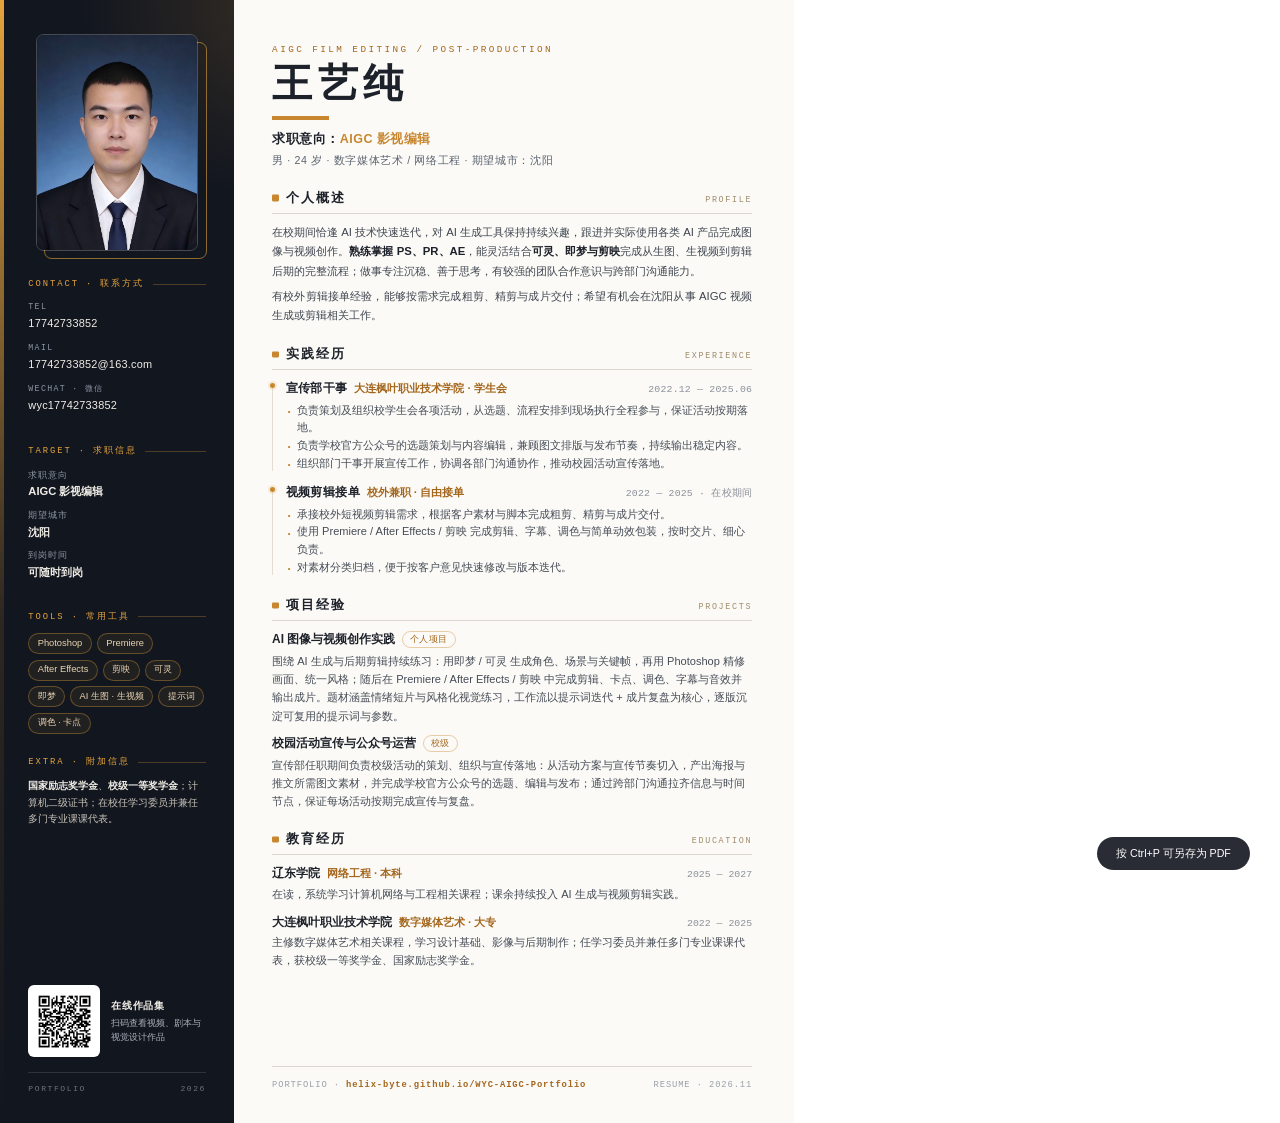
==== resume.html @ 33d58466 "✨ feat(作品集页面): 创建王艺纯 AIGC 影视编辑作品集 - 背景：搭建个人求职作品集站点，集中展示作品与简历信息 - 改动：   - 首页与简历页：创建姓名、求职意向、实践与教育经历、联系" ====
<!DOCTYPE html>
<html lang="zh-CN">
<head>
<meta charset="UTF-8">
<meta http-equiv="Cache-Control" content="no-cache, no-store, must-revalidate">
<meta http-equiv="Pragma" content="no-cache">
<meta http-equiv="Expires" content="0">
<title>王艺纯 · 简历</title>
<style>
  :root{
    --ink:#12161f;
    --ink-2:#1a1f2a;
    --paper:#fbfaf7;
    --text:#1d2129;
    --muted:#5c6470;
    --faint:#8a8f99;
    --amber:#c8872f;
    --amber-soft:#e5a33c;
    --line:#ddd8cf;
    --serif:"SimSun","Songti SC","Noto Serif SC",serif;
    --sans:"Microsoft YaHei","PingFang SC","Noto Sans SC",sans-serif;
    --mono:"Consolas","SF Mono",monospace;
  }
  *{margin:0;padding:0;box-sizing:border-box}
  @page{size:A4;margin:0}
  html,body{width:210mm;height:297mm;background:#fff;
    -webkit-print-color-adjust:exact;print-color-adjust:exact}
  body{font-family:var(--sans);color:var(--text);font-size:8.6pt;line-height:1.62}
  ul{list-style:none}

  .page{width:210mm;height:297mm;display:flex;background:var(--paper);overflow:hidden}

  /* ================= 左侧深色栏 ================= */
  .side{
    width:62mm;flex:none;background:var(--ink);color:#e9e5dd;
    padding:9mm 7.5mm 7mm;position:relative;overflow:hidden;
    display:flex;flex-direction:column;
  }
  .side::before{
    content:"";position:absolute;width:120mm;height:120mm;border-radius:50%;
    right:-72mm;top:-60mm;
    background:radial-gradient(circle,rgba(229,163,60,.16),rgba(229,163,60,0) 62%);
  }
  .side::after{
    content:"";position:absolute;left:0;top:0;bottom:0;width:1.1mm;
    background:linear-gradient(180deg,var(--amber-soft),rgba(200,135,47,.15) 55%,transparent);
  }
  .side > *{position:relative;z-index:1}

  .photo-wrap{position:relative;width:43mm;margin:0 auto 7mm}
  .photo-wrap::before{
    content:"";position:absolute;inset:2.2mm -2.2mm -2.2mm 2.2mm;
    border:.45mm solid rgba(229,163,60,.6);border-radius:2mm;
  }
  .photo{
    position:relative;width:43mm;height:57.3mm;object-fit:cover;object-position:center 22%;
    border-radius:2mm;border:.35mm solid rgba(255,255,255,.22);display:block;
  }

  .side-block{margin-bottom:5.6mm}
  .side-label{
    font-family:var(--mono);font-size:6.6pt;letter-spacing:.22em;color:var(--amber-soft);
    display:flex;align-items:center;gap:2.2mm;margin-bottom:2.4mm;
  }
  .side-label::after{content:"";height:.3mm;flex:1;background:rgba(229,163,60,.28)}

  .contact-line{margin-bottom:2.2mm;display:flex;flex-direction:column;gap:.4mm}
  .contact-k{font-family:var(--mono);font-size:6.2pt;letter-spacing:.16em;color:#8d95a3}
  .contact-v{font-size:8.2pt;color:#f0ede6;letter-spacing:.02em}

  .fact{margin-bottom:2mm}
  .fact-k{font-size:6.8pt;color:#8d95a3;letter-spacing:.08em}
  .fact-v{font-size:8.4pt;color:#f0ede6;font-weight:600}

  .chips{display:flex;flex-wrap:wrap;gap:1.4mm}
  .chip{
    font-size:7pt;line-height:1.5;padding:.7mm 2.2mm;border-radius:999px;
    color:#e8d4b4;border:.25mm solid rgba(229,163,60,.35);background:rgba(229,163,60,.07);
  }
  .side-note{font-size:7.6pt;color:#c9c4ba;line-height:1.62}
  .side-note b{color:#f0ede6;font-weight:600}

  .qr-block{margin-top:auto;padding-top:4mm}
  .qr-row{display:flex;align-items:center;gap:3mm}
  .qr-tile{background:#fff;padding:1.4mm;border-radius:1.6mm;width:19mm;height:19mm;flex:none}
  .qr-tile img{width:100%;height:100%;display:block}
  .qr-text{font-size:6.9pt;color:#aab0bb;line-height:1.55}
  .qr-text b{display:block;color:#f0ede6;font-size:7.6pt;letter-spacing:.06em;margin-bottom:.6mm}
  .side-foot{
    margin-top:4mm;padding-top:2.6mm;border-top:.25mm solid rgba(255,255,255,.12);
    font-family:var(--mono);font-size:6pt;letter-spacing:.2em;color:#6d7480;
    display:flex;justify-content:space-between;
  }

  /* ================= 右侧主内容 ================= */
  .main{
    width:148mm;flex:none;background:var(--paper);
    padding:11mm 11mm 8mm 10mm;display:flex;flex-direction:column;
  }
  .kicker{
    font-family:var(--mono);font-size:7pt;letter-spacing:.26em;color:#a4661c;
    text-transform:uppercase;
  }
  .name{
    font-family:var(--serif);font-size:30pt;font-weight:700;letter-spacing:.14em;
    line-height:1.15;margin-top:1.2mm;
  }
  .name-rule{width:15mm;height:1.1mm;background:var(--amber);margin:2.2mm 0 2.4mm}
  .headline{font-size:9.4pt;font-weight:700;letter-spacing:.04em}
  .headline span{color:var(--amber)}
  .meta{font-size:8pt;color:var(--muted);margin-top:.8mm;letter-spacing:.06em}

  .sec{margin-top:4.6mm}
  .sec-head{display:flex;align-items:baseline;gap:2mm;border-bottom:.25mm solid var(--line);
    padding-bottom:1.2mm;margin-bottom:2.4mm}
  .sec-mark{width:1.7mm;height:1.7mm;background:var(--amber);border-radius:.3mm;flex:none;transform:translateY(-.15mm)}
  .sec-cn{font-size:10pt;font-weight:700;letter-spacing:.16em}
  .sec-en{font-family:var(--mono);font-size:6.3pt;letter-spacing:.2em;color:#a08b6a;margin-left:auto;text-transform:uppercase}

  .para{font-size:8.5pt;color:#3f454f;line-height:1.72;text-align:justify}
  .para + .para{margin-top:1.4mm}
  .para b{color:var(--text)}

  .job{position:relative;padding-left:3.6mm;margin-bottom:2.8mm}
  .job:last-child{margin-bottom:0}
  .job::before{content:"";position:absolute;left:0;top:1mm;bottom:.4mm;width:.28mm;background:#e4ddd2}
  .job::after{content:"";position:absolute;left:-.55mm;top:.9mm;width:1.4mm;height:1.4mm;border-radius:50%;
    background:var(--amber);box-shadow:0 0 0 .55mm rgba(200,135,47,.14)}
  .job-head{display:flex;align-items:baseline;gap:1.8mm;flex-wrap:wrap}
  .job-role{font-size:9.1pt;font-weight:700;letter-spacing:.03em}
  .job-org{font-size:8.4pt;color:#a4661c;font-weight:600}
  .job-date{font-family:var(--mono);font-size:7.4pt;color:var(--faint);margin-left:auto;white-space:nowrap;letter-spacing:.02em}
  .job ul{margin-top:.8mm}
  .job li{position:relative;padding-left:3mm;font-size:8.3pt;color:#464c56;line-height:1.6}
  .job li::before{content:"·";position:absolute;left:.4mm;top:-.2mm;color:var(--amber);font-weight:700;font-size:10pt}

  .proj{margin-bottom:2.4mm}
  .proj:last-child{margin-bottom:0}
  .proj-title{font-size:8.9pt;font-weight:700;display:flex;align-items:center;gap:1.8mm}
  .proj-title .badge{
    font-size:6.4pt;font-weight:400;color:#a4661c;border:.25mm solid rgba(200,135,47,.4);
    border-radius:999px;padding:.2mm 1.8mm;letter-spacing:.06em;
  }
  .proj p{font-size:8.3pt;color:#464c56;line-height:1.66;margin-top:.6mm}

  .edu{margin-bottom:2.4mm}
  .edu:last-child{margin-bottom:0}
  .edu-head{display:flex;align-items:baseline;gap:1.8mm;flex-wrap:wrap}
  .edu-school{font-size:8.9pt;font-weight:700}
  .edu-major{font-size:8.4pt;color:#a4661c;font-weight:600}
  .edu-date{font-family:var(--mono);font-size:7.4pt;color:var(--faint);margin-left:auto}
  .edu p{font-size:8.3pt;color:#464c56;line-height:1.62;margin-top:.6mm}

  .main-foot{
    margin-top:auto;padding-top:3mm;border-top:.25mm solid var(--line);
    display:flex;justify-content:space-between;align-items:baseline;
    font-family:var(--mono);font-size:6.6pt;letter-spacing:.1em;color:#9aa0aa;
  }
  .main-foot b{color:#a4661c;font-weight:600}
  .print-tip{position:fixed;right:8mm;bottom:8mm;background:#12161f;color:#fff;font-size:8pt;
    padding:2mm 5mm;border-radius:99px;opacity:.9}
  @media print{.print-tip{display:none}}
</style>
</head>
<body>
<div class="print-tip">按 Ctrl+P 可另存为 PDF</div>
<div class="page">

  <aside class="side">
    <div class="photo-wrap">
      <img class="photo" src="assets/证件照.jpg" alt="王艺纯证件照">
    </div>

    <div class="side-block">
      <div class="side-label">CONTACT · 联系方式</div>
      <div class="contact-line"><span class="contact-k">TEL</span><span class="contact-v">17742733852</span></div>
      <div class="contact-line"><span class="contact-k">MAIL</span><span class="contact-v">17742733852@163.com</span></div>
      <div class="contact-line"><span class="contact-k">WECHAT · 微信</span><span class="contact-v">wyc17742733852</span></div>
    </div>

    <div class="side-block">
      <div class="side-label">TARGET · 求职信息</div>
      <div class="fact"><div class="fact-k">求职意向</div><div class="fact-v">AIGC 影视编辑</div></div>
      <div class="fact"><div class="fact-k">期望城市</div><div class="fact-v">沈阳</div></div>
      <div class="fact"><div class="fact-k">到岗时间</div><div class="fact-v">可随时到岗</div></div>
    </div>

    <div class="side-block">
      <div class="side-label">TOOLS · 常用工具</div>
      <div class="chips">
        <span class="chip">Photoshop</span><span class="chip">Premiere</span><span class="chip">After Effects</span>
        <span class="chip">剪映</span><span class="chip">可灵</span><span class="chip">即梦</span>
        <span class="chip">AI 生图 · 生视频</span><span class="chip">提示词</span><span class="chip">调色 · 卡点</span>
      </div>
    </div>

    <div class="side-block">
      <div class="side-label">EXTRA · 附加信息</div>
      <div class="side-note"><b>国家励志奖学金</b>、<b>校级一等奖学金</b>；计算机二级证书；在校任学习委员并兼任多门专业课课代表。</div>
    </div>

    <div class="qr-block">
      <div class="qr-row">
        <div class="qr-tile"><img src="assets/qr-portfolio.png" alt="作品集二维码"></div>
        <div class="qr-text"><b>在线作品集</b>扫码查看视频、剧本与视觉设计作品</div>
      </div>
      <div class="side-foot"><span>PORTFOLIO</span><span>2026</span></div>
    </div>
  </aside>

  <main class="main">
    <div class="kicker">AIGC Film Editing / Post-Production</div>
    <h1 class="name">王艺纯</h1>
    <div class="name-rule"></div>
    <div class="headline">求职意向：<span>AIGC 影视编辑</span></div>
    <div class="meta">男 · 24 岁 · 数字媒体艺术 / 网络工程 · 期望城市：沈阳</div>

    <section class="sec">
      <div class="sec-head"><span class="sec-mark"></span><span class="sec-cn">个人概述</span><span class="sec-en">Profile</span></div>
      <p class="para">在校期间恰逢 AI 技术快速迭代，对 AI 生成工具保持持续兴趣，跟进并实际使用各类 AI 产品完成图像与视频创作。<b>熟练掌握 PS、PR、AE</b>，能灵活结合<b>可灵、即梦与剪映</b>完成从生图、生视频到剪辑后期的完整流程；做事专注沉稳、善于思考，有较强的团队合作意识与跨部门沟通能力。</p>
      <p class="para">有校外剪辑接单经验，能够按需求完成粗剪、精剪与成片交付；希望有机会在沈阳从事 AIGC 视频生成或剪辑相关工作。</p>
    </section>

    <section class="sec">
      <div class="sec-head"><span class="sec-mark"></span><span class="sec-cn">实践经历</span><span class="sec-en">Experience</span></div>

      <div class="job">
        <div class="job-head">
          <span class="job-role">宣传部干事</span>
          <span class="job-org">大连枫叶职业技术学院 · 学生会</span>
          <span class="job-date">2022.12 — 2025.06</span>
        </div>
        <ul>
          <li>负责策划及组织校学生会各项活动，从选题、流程安排到现场执行全程参与，保证活动按期落地。</li>
          <li>负责学校官方公众号的选题策划与内容编辑，兼顾图文排版与发布节奏，持续输出稳定内容。</li>
          <li>组织部门干事开展宣传工作，协调各部门沟通协作，推动校园活动宣传落地。</li>
        </ul>
      </div>

      <div class="job">
        <div class="job-head">
          <span class="job-role">视频剪辑接单</span>
          <span class="job-org">校外兼职 · 自由接单</span>
          <span class="job-date">2022 — 2025 · 在校期间</span>
        </div>
        <ul>
          <li>承接校外短视频剪辑需求，根据客户素材与脚本完成粗剪、精剪与成片交付。</li>
          <li>使用 Premiere / After Effects / 剪映 完成剪辑、字幕、调色与简单动效包装，按时交片、细心负责。</li>
          <li>对素材分类归档，便于按客户意见快速修改与版本迭代。</li>
        </ul>
      </div>
    </section>

    <section class="sec">
      <div class="sec-head"><span class="sec-mark"></span><span class="sec-cn">项目经验</span><span class="sec-en">Projects</span></div>
      <div class="proj">
        <div class="proj-title">AI 图像与视频创作实践 <span class="badge">个人项目</span></div>
        <p>围绕 AI 生成与后期剪辑持续练习：用即梦 / 可灵 生成角色、场景与关键帧，再用 Photoshop 精修画面、统一风格；随后在 Premiere / After Effects / 剪映 中完成剪辑、卡点、调色、字幕与音效并输出成片。题材涵盖情绪短片与风格化视觉练习，工作流以提示词迭代 + 成片复盘为核心，逐版沉淀可复用的提示词与参数。</p>
      </div>
      <div class="proj">
        <div class="proj-title">校园活动宣传与公众号运营 <span class="badge">校级</span></div>
        <p>宣传部任职期间负责校级活动的策划、组织与宣传落地：从活动方案与宣传节奏切入，产出海报与推文所需图文素材，并完成学校官方公众号的选题、编辑与发布；通过跨部门沟通拉齐信息与时间节点，保证每场活动按期完成宣传与复盘。</p>
      </div>
    </section>

    <section class="sec">
      <div class="sec-head"><span class="sec-mark"></span><span class="sec-cn">教育经历</span><span class="sec-en">Education</span></div>
      <div class="edu">
        <div class="edu-head">
          <span class="edu-school">辽东学院</span>
          <span class="edu-major">网络工程 · 本科</span>
          <span class="edu-date">2025 — 2027</span>
        </div>
        <p>在读，系统学习计算机网络与工程相关课程；课余持续投入 AI 生成与视频剪辑实践。</p>
      </div>
      <div class="edu">
        <div class="edu-head">
          <span class="edu-school">大连枫叶职业技术学院</span>
          <span class="edu-major">数字媒体艺术 · 大专</span>
          <span class="edu-date">2022 — 2025</span>
        </div>
        <p>主修数字媒体艺术相关课程，学习设计基础、影像与后期制作；任学习委员并兼任多门专业课课代表，获校级一等奖学金、国家励志奖学金。</p>
      </div>
    </section>

    <div class="main-foot">
      <span>PORTFOLIO · <b>helix-byte.github.io/WYC-AIGC-Portfolio</b></span>
      <span>RESUME · 2026.11</span>
    </div>
  </main>
</div>
</body>
</html>
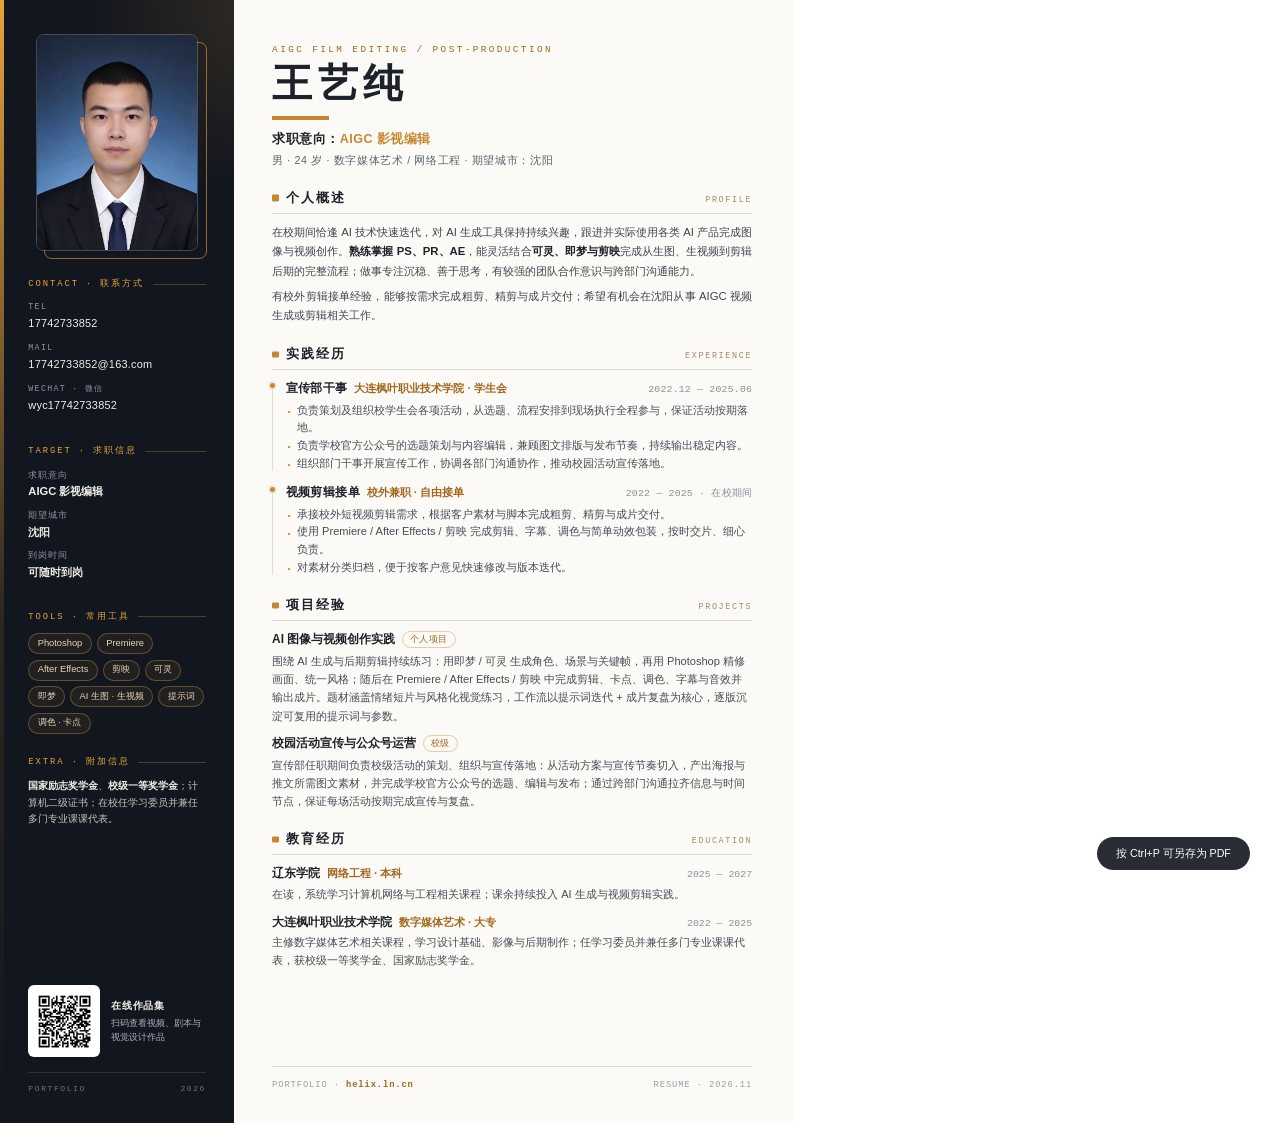
==== commit 8c494083: "🐞 fix(站点部署): 迁移线上地址与元信息至自定义根域名 - 背景：站点改绑 helix.ln.cn，旧子路径地址已失效 - 改动：   - index.html：canonical、og:url" ====
--- a/resume.html
+++ b/resume.html
@@ -284,7 +284,7 @@
     </section>
 
     <div class="main-foot">
-      <span>PORTFOLIO · <b>helix-byte.github.io/WYC-AIGC-Portfolio</b></span>
+      <span>PORTFOLIO · <b>helix.ln.cn</b></span>
       <span>RESUME · 2026.11</span>
     </div>
   </main>
